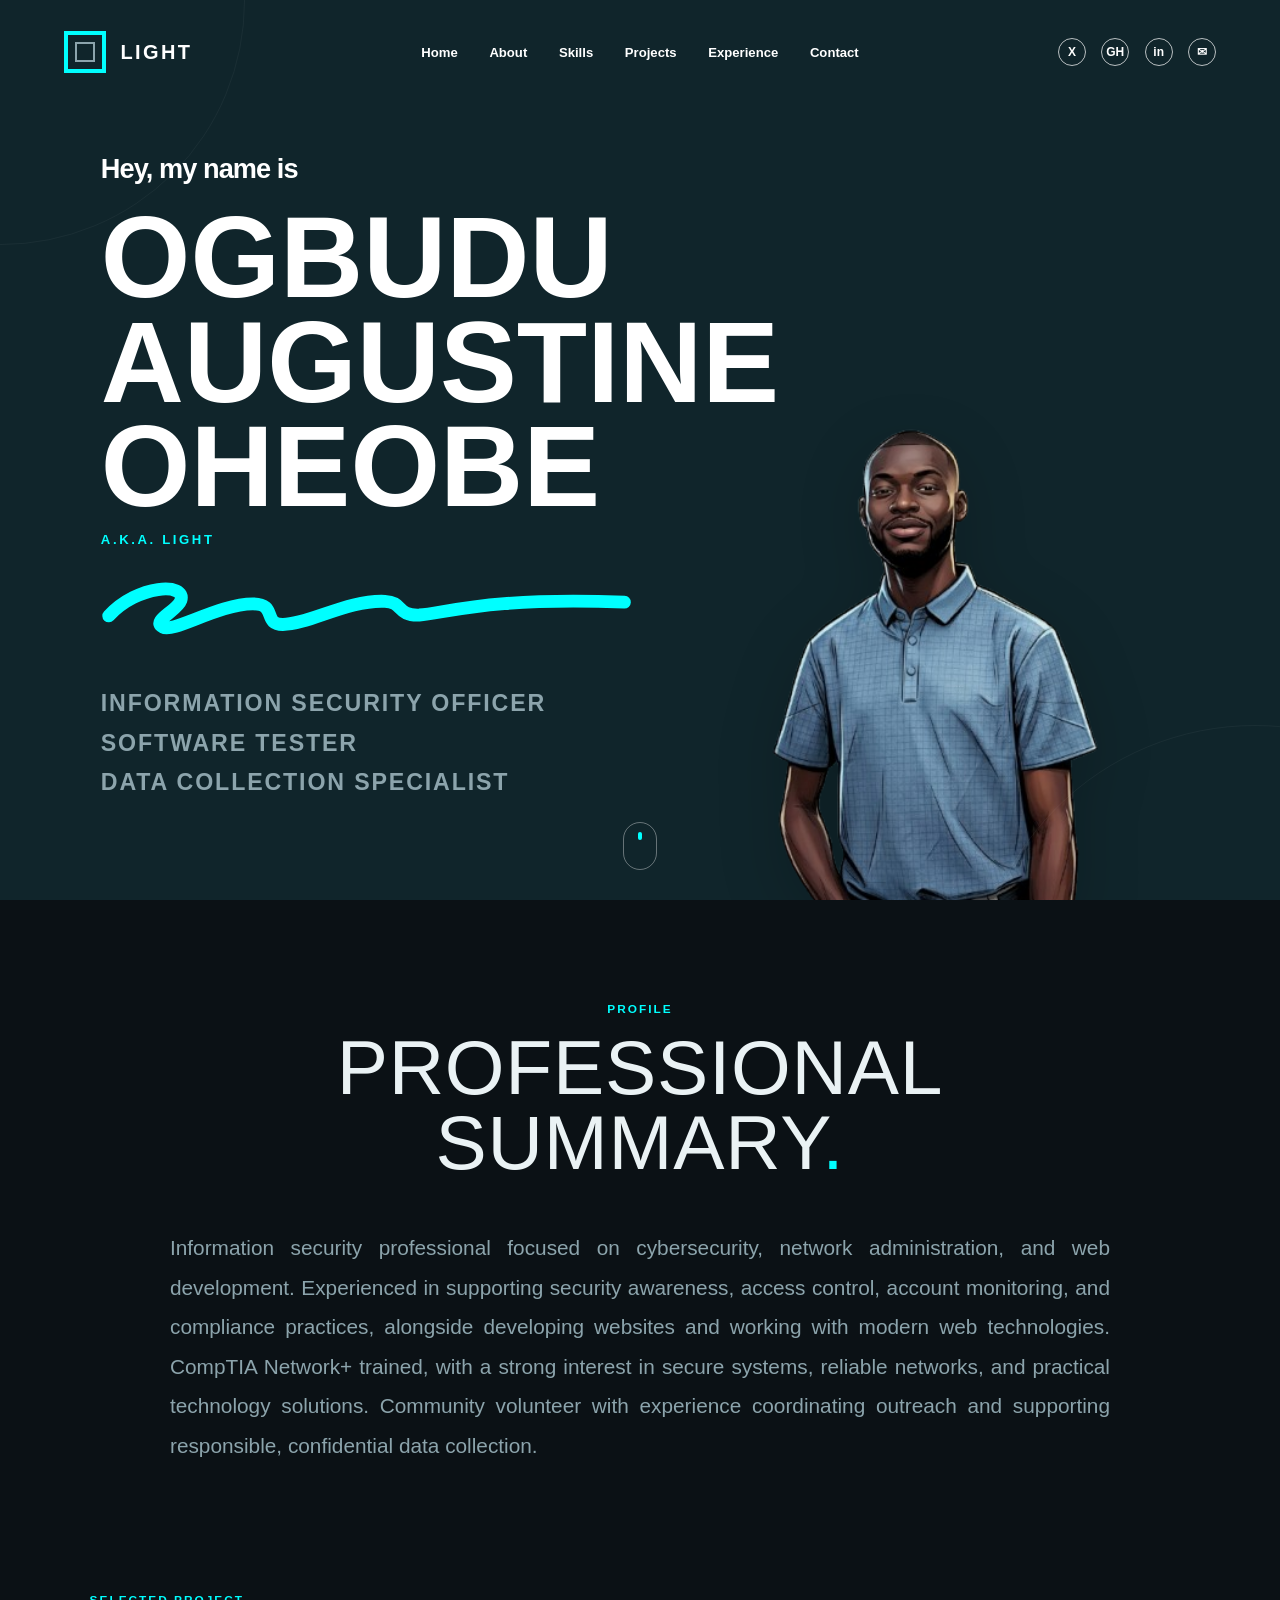
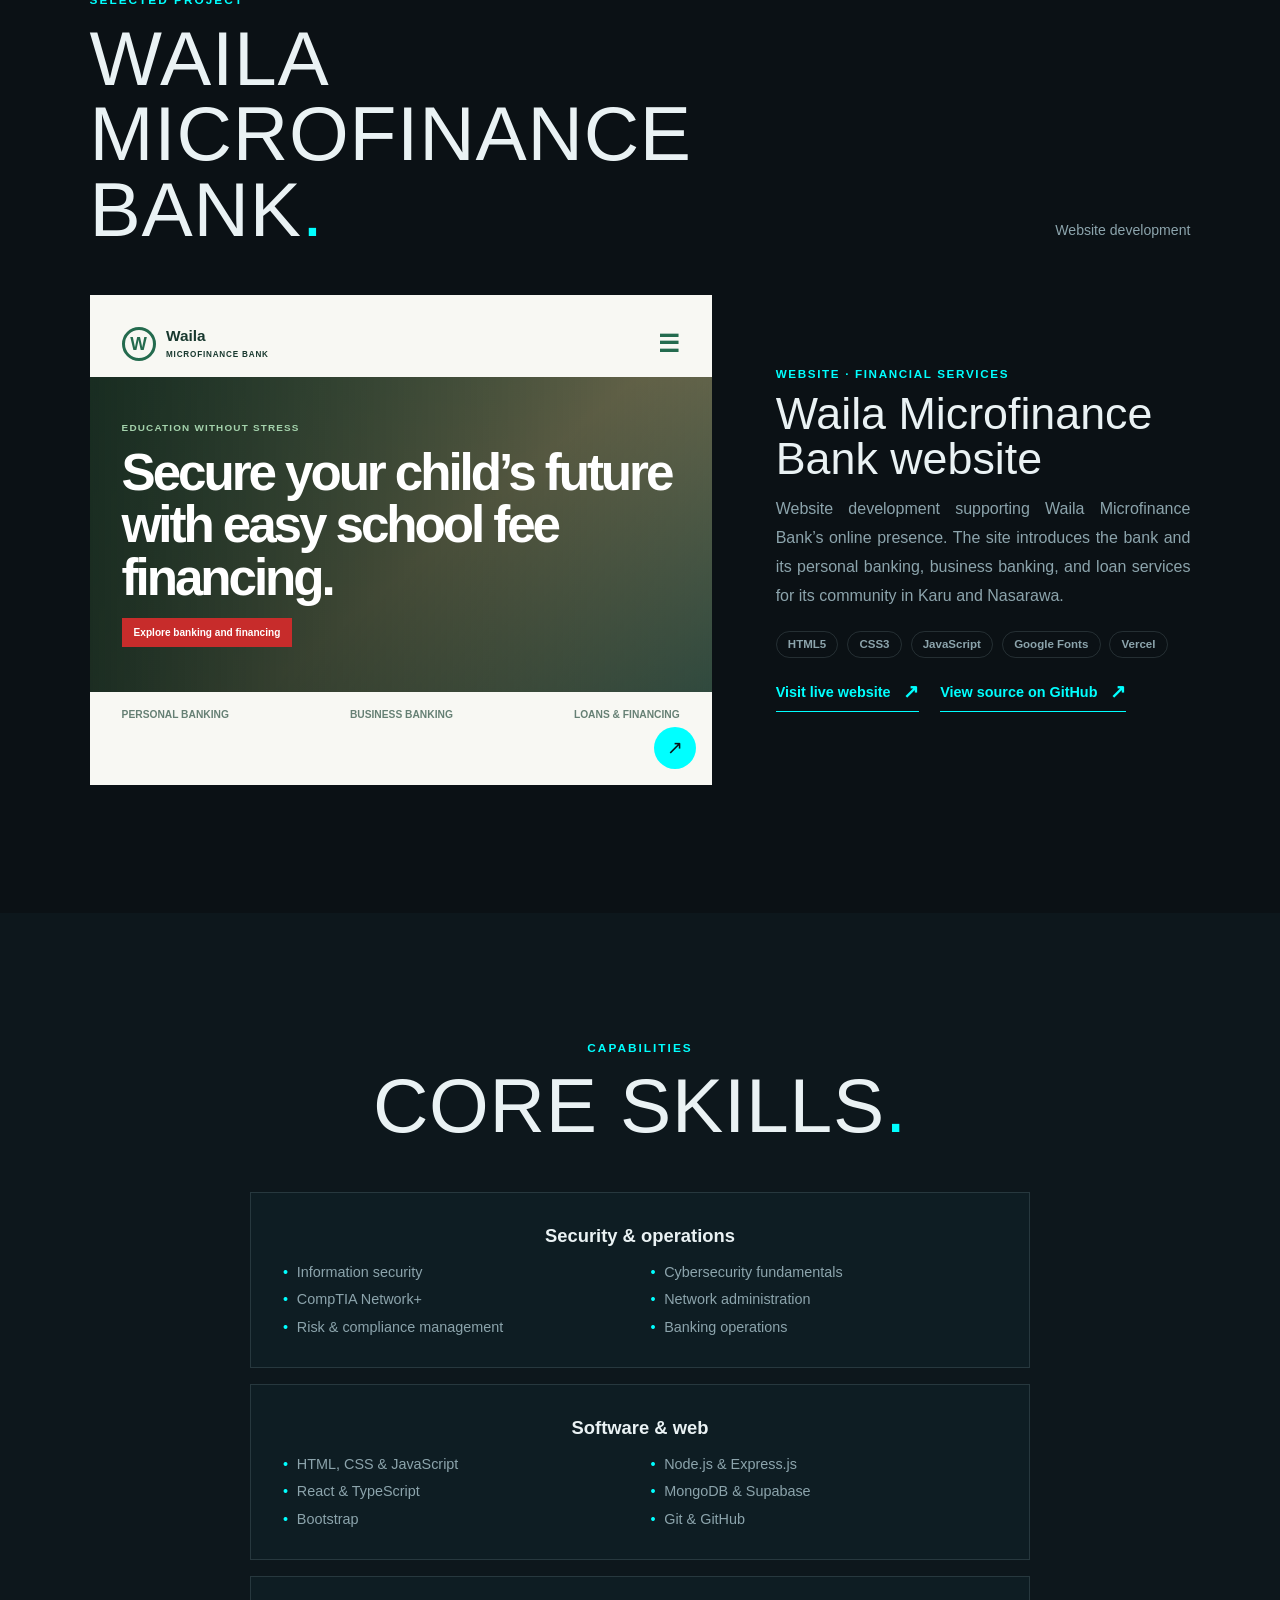
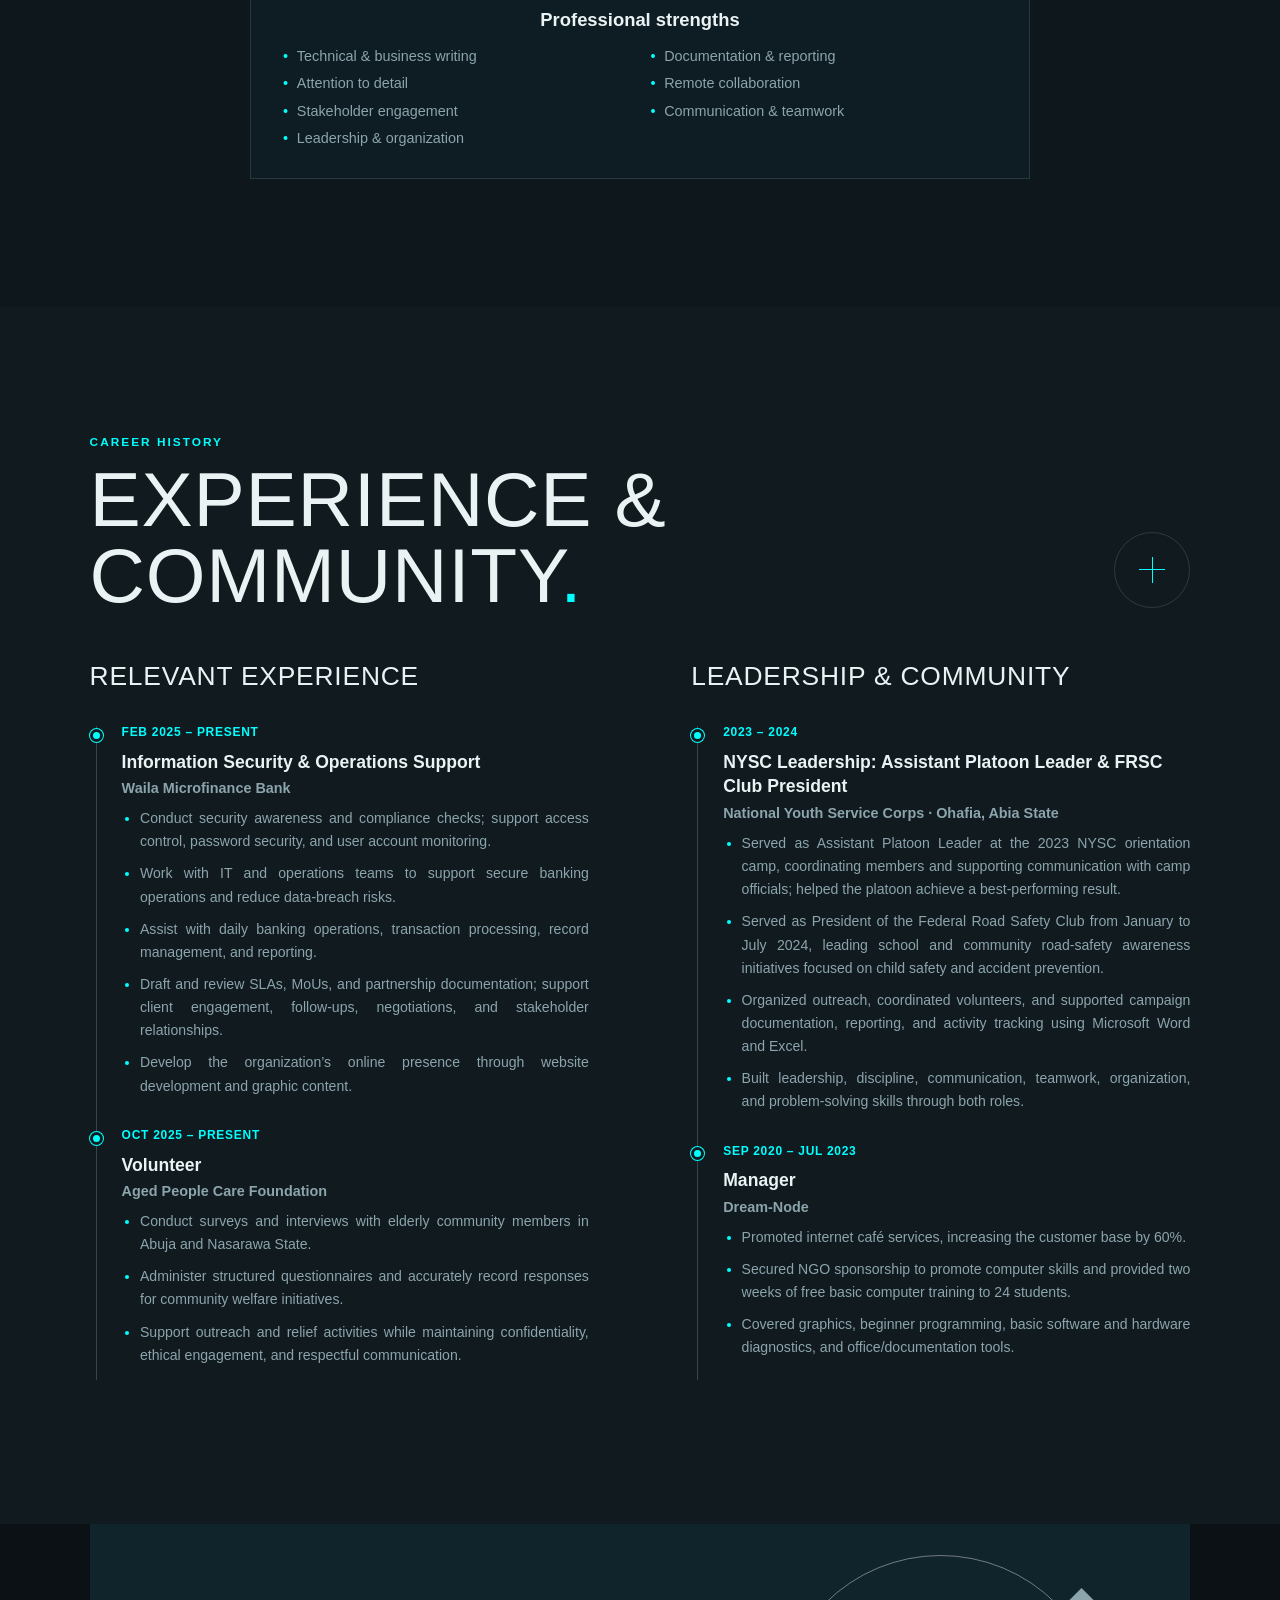
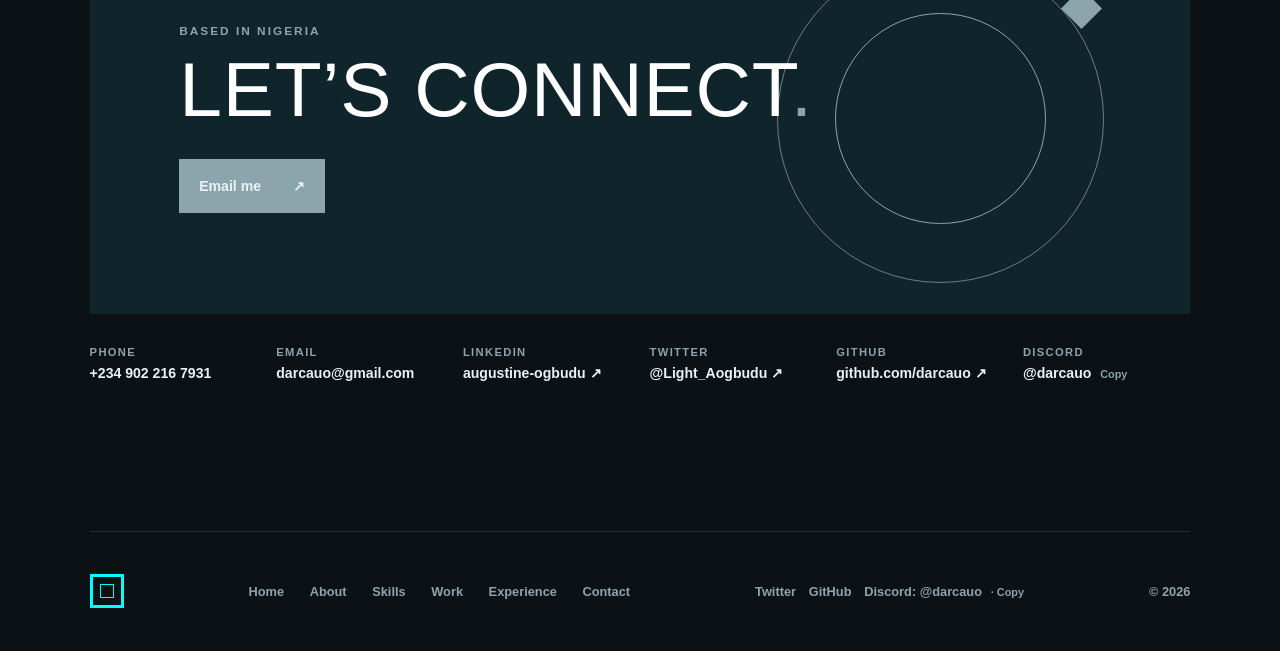
==== index.html @ 1cb81a18 "Initial project commit" ====
<!DOCTYPE html>
<html lang="en">
  <head>
    <meta charset="UTF-8" />
    <meta name="viewport" content="width=device-width, initial-scale=1.0" />
    <meta name="theme-color" content="#081318" />
    <meta name="description" content="Ogbudu Augustine Oheobe (Light) is an information security officer, software tester, and data collection specialist." />
    <title>Ogbudu Augustine Oheobe | Information Security</title>
    <link rel="icon" type="image/svg+xml" href="favicon.svg" />
    <link rel="stylesheet" href="styles.css" />
  </head>
  <body>
    <a class="skip-link" href="#main">Skip to content</a>
    <header class="site-header">
      <div class="header-left">
        <a class="brand" href="#home" aria-label="Portfolio home">
          <span class="brand-mark" aria-hidden="true"></span>
          <span class="brand-name">LIGHT</span>
        </a>
      </div>

      <nav class="site-menu" id="site-menu" aria-label="Main navigation">
        <a href="#home">Home</a>
        <a href="#about">About</a>
        <a href="#expertise">Skills</a>
        <a href="#work">Projects</a>
        <a href="#experience">Experience</a>
        <a href="#contact">Contact</a>
      </nav>
      <div class="header-socials" role="group" aria-label="Social profiles">
        <a href="https://twitter.com/Light_Aogbudu" target="_blank" rel="noopener noreferrer" aria-label="Twitter, Light_Aogbudu">X</a>
        <a href="https://github.com/darcauo" target="_blank" rel="noopener noreferrer" aria-label="GitHub, darcauo">GH</a>
        <a href="https://ng.linkedin.com/in/augustine-ogbudu" target="_blank" rel="noopener noreferrer" aria-label="LinkedIn">in</a>
        <a href="mailto:darcauo@gmail.com" aria-label="Email Augustine">✉</a>
      </div>
    </header>

    <main id="main">
      <section class="hero" id="home" aria-labelledby="hero-title">
        <div class="hero-content">
          <p class="hero-intro">Hey, my name is</p>
          <h1 class="hero-name" id="hero-title">
            <span>OGBUDU</span>
            <span>AUGUSTINE</span>
            <span>OHEOBE</span>
          </h1>
          <p class="hero-alias">A.K.A. LIGHT</p>
          <svg class="hero-scribble" viewBox="0 0 620 76" aria-hidden="true">
            <path d="M9 43c34-37 91-39 84-18-4 12-35 24-21 31 13 7 65-27 105-27 29 0 11 24 35 24 30 0 76-29 119-27 22 1 13 17 40 16 31-2 77-21 239-15" />
          </svg>
          <p class="hero-role">Information Security Officer<br />Software Tester<br />Data Collection Specialist</p>
        </div>
        <img class="hero-portrait" src="images/portfolio%20image.png" alt="Portrait illustration" />
        <a class="scroll-cue" href="#about" aria-label="Scroll to professional summary">
          <span></span>
        </a>
      </section>

      <section class="about-section section-wrap" id="about" aria-labelledby="about-title">
        <div class="section-heading">
          <div>
            <p class="section-kicker">Profile</p>
            <h2 id="about-title">Professional summary<span class="accent-dot">.</span></h2>
          </div>
        </div>
        <p class="professional-summary">
          Information security professional focused on cybersecurity, network administration, and web development. Experienced in supporting security awareness, access control, account monitoring, and compliance practices, alongside developing websites and working with modern web technologies. CompTIA Network+ trained, with a strong interest in secure systems, reliable networks, and practical technology solutions. Community volunteer with experience coordinating outreach and supporting responsible, confidential data collection.
        </p>
      </section>

      <section class="work-section section-wrap" id="work" aria-labelledby="work-title">
        <div class="section-heading">
          <div>
            <p class="section-kicker">Selected project</p>
            <h2 id="work-title">Waila Microfinance Bank<span class="accent-dot">.</span></h2>
          </div>
          <p class="section-aside">Website development</p>
        </div>
        <article class="featured-project">
          <a
            class="featured-project-visual"
            href="https://wailamfb.vercel.app/"
            target="_blank"
            rel="noopener noreferrer"
            aria-label="Visit the Waila Microfinance Bank website"
          >
            <div class="waila-preview">
              <div class="waila-preview-top"><span class="waila-preview-mark">W</span><span>Waila<br /><small>MICROFINANCE BANK</small></span><span class="waila-preview-menu">☰</span></div>
              <div class="waila-preview-hero">
                <span>EDUCATION WITHOUT STRESS</span>
                <strong>Secure your child’s future with easy school fee financing.</strong>
                <i>Explore banking and financing</i>
              </div>
              <div class="waila-preview-bottom"><span>PERSONAL BANKING</span><span>BUSINESS BANKING</span><span>LOANS &amp; FINANCING</span></div>
            </div>
            <span class="featured-project-open" aria-hidden="true">↗</span>
          </a>
          <div class="featured-project-copy">
            <div>
              <p class="project-label">Website · Financial services</p>
              <h3>Waila Microfinance Bank website</h3>
              <p>Website development supporting Waila Microfinance Bank’s online presence. The site introduces the bank and its personal banking, business banking, and loan services for its community in Karu and Nasarawa.</p>
              <ul class="tech-stack" aria-label="Project technology stack">
                <li>HTML5</li>
                <li>CSS3</li>
                <li>JavaScript</li>
                <li>Google Fonts</li>
                <li>Vercel</li>
              </ul>
            </div>
            <div class="project-actions">
              <a class="text-link" href="https://wailamfb.vercel.app/" target="_blank" rel="noopener noreferrer">Visit live website <span aria-hidden="true">↗</span></a>
              <a class="text-link" href="https://github.com/Darcauo/wailamfb" target="_blank" rel="noopener noreferrer">View source on GitHub <span aria-hidden="true">↗</span></a>
            </div>
          </div>
        </article>
      </section>

      <section class="skills-section experience-section" id="expertise" aria-labelledby="skills-title">
        <div class="section-wrap">
          <div class="section-heading">
            <div>
              <p class="section-kicker">Capabilities</p>
              <h2 id="skills-title">Core skills<span class="accent-dot">.</span></h2>
            </div>
          </div>
          <div class="skills-grid">
            <article class="skill-card">
              <h3>Security &amp; operations</h3>
              <ul><li>Information security</li><li>Cybersecurity fundamentals</li><li>CompTIA Network+</li><li>Network administration</li><li>Risk &amp; compliance management</li><li>Banking operations</li></ul>
            </article>
            <article class="skill-card">
              <h3>Software &amp; web</h3>
              <ul><li>HTML, CSS &amp; JavaScript</li><li>Node.js &amp; Express.js</li><li>React &amp; TypeScript</li><li>MongoDB &amp; Supabase</li><li>Bootstrap</li><li>Git &amp; GitHub</li></ul>
            </article>
            <article class="skill-card">
              <h3>Professional strengths</h3>
              <ul><li>Technical &amp; business writing</li><li>Documentation &amp; reporting</li><li>Attention to detail</li><li>Remote collaboration</li><li>Stakeholder engagement</li><li>Communication &amp; teamwork</li><li>Leadership &amp; organization</li></ul>
            </article>
          </div>
        </div>
      </section>

      <section class="experience-section" id="experience" aria-labelledby="experience-title">
        <div class="section-wrap">
          <div class="section-heading">
            <div>
              <p class="section-kicker">Career history</p>
              <h2 id="experience-title">Experience &amp; community<span class="accent-dot">.</span></h2>
            </div>
            <span class="heading-mark" aria-hidden="true"></span>
          </div>
          <div class="timeline-grid">
            <div class="timeline-column">
              <h3 class="column-title">Relevant experience</h3>
              <article class="timeline-entry">
                <span class="timeline-point" aria-hidden="true"></span>
                <p class="timeline-date">Feb 2025 – Present</p>
                <div class="timeline-copy">
                  <h4>Information Security &amp; Operations Support</h4>
                  <p class="timeline-organization">Waila Microfinance Bank</p>
                  <ul>
                    <li>Conduct security awareness and compliance checks; support access control, password security, and user account monitoring.</li>
                    <li>Work with IT and operations teams to support secure banking operations and reduce data-breach risks.</li>
                    <li>Assist with daily banking operations, transaction processing, record management, and reporting.</li>
                    <li>Draft and review SLAs, MoUs, and partnership documentation; support client engagement, follow-ups, negotiations, and stakeholder relationships.</li>
                    <li>Develop the organization’s online presence through website development and graphic content.</li>
                  </ul>
                </div>
              </article>
              <article class="timeline-entry">
                <span class="timeline-point" aria-hidden="true"></span>
                <p class="timeline-date">Oct 2025 – Present</p>
                <div class="timeline-copy">
                  <h4>Volunteer</h4>
                  <p class="timeline-organization">Aged People Care Foundation</p>
                  <ul>
                    <li>Conduct surveys and interviews with elderly community members in Abuja and Nasarawa State.</li>
                    <li>Administer structured questionnaires and accurately record responses for community welfare initiatives.</li>
                    <li>Support outreach and relief activities while maintaining confidentiality, ethical engagement, and respectful communication.</li>
                  </ul>
                </div>
              </article>
            </div>
            <div class="timeline-column">
              <h3 class="column-title">Leadership &amp; community</h3>
              <article class="timeline-entry">
                <span class="timeline-point" aria-hidden="true"></span>
                <p class="timeline-date">2023 – 2024</p>
                <div class="timeline-copy">
                  <h4>NYSC Leadership: Assistant Platoon Leader &amp; FRSC Club President</h4>
                  <p class="timeline-organization">National Youth Service Corps · Ohafia, Abia State</p>
                  <ul>
                    <li>Served as Assistant Platoon Leader at the 2023 NYSC orientation camp, coordinating members and supporting communication with camp officials; helped the platoon achieve a best-performing result.</li>
                    <li>Served as President of the Federal Road Safety Club from January to July 2024, leading school and community road-safety awareness initiatives focused on child safety and accident prevention.</li>
                    <li>Organized outreach, coordinated volunteers, and supported campaign documentation, reporting, and activity tracking using Microsoft Word and Excel.</li>
                    <li>Built leadership, discipline, communication, teamwork, organization, and problem-solving skills through both roles.</li>
                  </ul>
                </div>
              </article>
              <article class="timeline-entry">
                <span class="timeline-point" aria-hidden="true"></span>
                <p class="timeline-date">Sep 2020 – Jul 2023</p>
                <div class="timeline-copy">
                  <h4>Manager</h4>
                  <p class="timeline-organization">Dream-Node</p>
                  <ul>
                    <li>Promoted internet café services, increasing the customer base by 60%.</li>
                    <li>Secured NGO sponsorship to promote computer skills and provided two weeks of free basic computer training to 24 students.</li>
                    <li>Covered graphics, beginner programming, basic software and hardware diagnostics, and office/documentation tools.</li>
                  </ul>
                </div>
              </article>
            </div>
          </div>
        </div>
      </section>

      <section class="contact-section section-wrap" id="contact" aria-labelledby="contact-title">
        <div class="contact-card">
          <div class="contact-copy">
            <p class="section-kicker">Based in Nigeria</p>
            <h2 id="contact-title">Let’s connect<span class="accent-dot">.</span></h2>
            <a class="contact-button" href="mailto:darcauo@gmail.com">Email me <span aria-hidden="true">↗</span></a>
          </div>
          <div class="contact-art" aria-hidden="true">
            <span class="contact-orbit contact-orbit--one"></span>
            <span class="contact-orbit contact-orbit--two"></span>
            <span class="contact-spark"></span>
          </div>
        </div>
        <div class="contact-details">
          <a href="tel:+2349022167931"><span>Phone</span>+234 902 216 7931</a>
          <a href="mailto:darcauo@gmail.com"><span>Email</span>darcauo@gmail.com</a>
          <a href="https://ng.linkedin.com/in/augustine-ogbudu" target="_blank" rel="noopener noreferrer"><span>LinkedIn</span>augustine-ogbudu ↗</a>
          <a href="https://twitter.com/Light_Aogbudu" target="_blank" rel="noopener noreferrer"><span>Twitter</span>@Light_Aogbudu ↗</a>
          <a href="https://github.com/darcauo" target="_blank" rel="noopener noreferrer"><span>GitHub</span>github.com/darcauo ↗</a>
          <div class="contact-detail">
            <span>Discord</span>
            <button class="discord-copy" type="button" data-discord-copy>
              <span class="discord-handle">@darcauo</span>
              <span aria-hidden="true">Copy</span>
            </button>
            <span class="copy-status" data-copy-status aria-live="polite"></span>
          </div>
        </div>
      </section>
    </main>

    <footer class="site-footer" id="footer">
      <a class="brand brand--footer" href="#home" aria-label="Back to top">
        <span class="brand-mark" aria-hidden="true"></span>
        <span class="brand-name" aria-hidden="true"></span>
      </a>
      <nav class="footer-nav" aria-label="Footer navigation">
        <a href="#home">Home</a>
        <a href="#about">About</a>
        <a href="#expertise">Skills</a>
        <a href="#work">Work</a>
        <a href="#experience">Experience</a>
        <a href="#contact">Contact</a>
      </nav>
      <div class="footer-socials">
        <a href="https://twitter.com/Light_Aogbudu" target="_blank" rel="noopener noreferrer">Twitter</a>
        <a href="https://github.com/darcauo" target="_blank" rel="noopener noreferrer">GitHub</a>
        <button class="discord-copy discord-copy--footer" type="button" data-discord-copy>
          Discord: @darcauo <span aria-hidden="true">· Copy</span>
        </button>
      </div>
      <p class="copyright">© <span id="year"></span></p>
    </footer>
    <script src="script.js"></script>
  </body>
</html>
---- styles.css ----
:root {
  color-scheme: dark;
  --teal: #00FFFF;
  --teal-deep: #10252b;
  --teal-dark: #081318;
  --yellow: #8ca4ac;
  --paper: #0b1115;
  --ink: #eaf2f4;
  --muted: #8ca4ac;
  --line: rgba(140, 164, 172, 0.2);
  --page-width: 1280px;
}

* {
  box-sizing: border-box;
}

html {
  scroll-behavior: smooth;
  scroll-padding-top: 6rem;
}

body {
  margin: 0;
  background: var(--paper);
  color: var(--ink);
  font-family: "Arial", "Helvetica Neue", sans-serif;
  -webkit-font-smoothing: antialiased;
}

button,
a {
  font: inherit;
}

a {
  color: inherit;
  text-decoration: none;
}

button {
  color: inherit;
}

.skip-link {
  position: fixed;
  z-index: 100;
  top: 1rem;
  left: 1rem;
  padding: 0.8rem 1rem;
  transform: translateY(-160%);
  background: var(--yellow);
  color: var(--ink);
  font-weight: 700;
}

.skip-link:focus {
  transform: translateY(0);
}

.site-header {
  position: absolute;
  z-index: 10;
  top: 0;
  left: 0;
  display: grid;
  grid-template-columns: 1fr auto 1fr;
  width: 100%;
  height: 104px;
  align-items: center;
  padding: 0 clamp(1.5rem, 5vw, 4.5rem);
  color: #fff;
}

.header-left {
  display: flex;
  align-items: center;
  gap: clamp(0.8rem, 2vw, 1.7rem);
  grid-column: 1;
}

.brand {
  display: inline-flex;
  min-width: 0;
  align-items: center;
  gap: 0.9rem;
}

.brand-mark {
  position: relative;
  display: block;
  width: 42px;
  height: 42px;
  flex: 0 0 auto;
  border: 4px solid var(--teal);
}

.brand-mark::after {
  position: absolute;
  inset: 7px;
  border: 2px solid var(--yellow);
  content: "";
}

.brand-name {
  display: block;
  color: #fff;
  font-size: 1.25rem;
  font-weight: 800;
  letter-spacing: 0.12em;
}

.header-socials {
  display: flex;
  align-items: center;
  justify-self: end;
  gap: clamp(0.5rem, 1.2vw, 1rem);
  grid-column: 3;
}

.header-socials a {
  display: grid;
  min-width: 28px;
  min-height: 28px;
  place-items: center;
  border: 1px solid rgba(255, 255, 255, 0.7);
  border-radius: 50%;
  color: #fff;
  font-size: 0.75rem;
  font-weight: 800;
  transition: background 160ms ease, color 160ms ease;
}

.header-socials a:hover {
  background: var(--teal);
  color: var(--teal-dark);
}

.site-menu {
  display: flex;
  align-items: center;
  justify-content: center;
  gap: clamp(0.2rem, 1.1vw, 1.1rem);
  grid-column: 2;
  white-space: nowrap;
}

.site-menu a {
  padding: 0.65rem 0.55rem;
  font-size: 0.82rem;
  font-weight: 700;
  transition: color 160ms ease;
}

.site-menu a:hover,
.site-menu a:focus-visible {
  color: var(--yellow);
}

.hero {
  position: relative;
  display: grid;
  min-height: min(900px, 100svh);
  min-height: max(700px, 100svh);
  place-items: center;
  overflow: hidden;
  padding: 116px 1.5rem 92px;
  background: var(--teal-deep);
  color: #fff;
  text-align: center;
}

.hero::before,
.hero::after {
  position: absolute;
  width: 38vw;
  height: 38vw;
  max-width: 560px;
  max-height: 560px;
  border: 1px solid rgba(255, 255, 255, 0.045);
  border-radius: 50%;
  content: "";
  pointer-events: none;
}

.hero::before {
  top: -27%;
  left: -19%;
}

.hero::after {
  right: -20%;
  bottom: -43%;
  width: 55vw;
  height: 55vw;
}

.hero-content {
  position: relative;
  z-index: 1;
  width: min(58%, 700px);
  margin-right: auto;
  margin-left: clamp(0rem, 6vw, 5rem);
  margin-top: 32px;
  text-align: left;
}

.hero-portrait {
  position: absolute;
  right: clamp(1.5rem, 8vw, 8rem);
  bottom: 0;
  z-index: 0;
  display: block;
  width: auto;
  height: min(78%, 760px);
  max-width: 42%;
  object-fit: contain;
  object-position: bottom;
  filter: drop-shadow(0 20px 30px rgba(0, 0, 0, 0.18));
}

.hero-intro {
  margin: 0 0 1.35rem;
  font-size: clamp(1.15rem, 2.2vw, 1.7rem);
  font-weight: 700;
  letter-spacing: -0.035em;
}

.hero-name {
  display: grid;
  gap: 0.03em;
  margin: 0;
  color: #fff;
  font-family: "ERODED PERSONAL USE", Impact, "Arial Narrow", sans-serif;
  font-size: clamp(4.5rem, 9vw, 7.5rem);
  font-stretch: condensed;
  font-weight: 800;
  letter-spacing: 0;
  line-height: 0.88;
  text-transform: uppercase;
}

.hero-name span {
  display: block;
  min-height: 0.84em;
}

.hero-alias {
  margin: 0.9rem 0 0;
  color: var(--teal);
  font-size: 0.82rem;
  font-weight: 800;
  letter-spacing: 0.2em;
}

.hero-scribble {
  display: block;
  width: min(76%, 620px);
  height: auto;
  margin: 2rem 0 2.5rem;
  overflow: visible;
}

.hero-scribble path {
  fill: none;
  stroke: var(--teal);
  stroke-linecap: round;
  stroke-linejoin: round;
  stroke-width: 15px;
}

.hero-role {
  display: inline-block;
  margin: 0;
  color: var(--muted);
  font-size: clamp(1rem, 2vw, 1.45rem);
  font-weight: 800;
  letter-spacing: 0.08em;
  line-height: 1.7;
  text-transform: uppercase;
}

.scroll-cue {
  position: absolute;
  bottom: 30px;
  left: 50%;
  display: grid;
  width: 34px;
  height: 48px;
  place-items: start center;
  padding-top: 9px;
  border: 1px solid rgba(255, 255, 255, 0.36);
  border-radius: 999px;
  transform: translateX(-50%);
}

.scroll-cue span {
  width: 4px;
  height: 8px;
  border-radius: 5px;
  background: var(--teal);
  animation: scroll-pulse 1.4s ease-in-out infinite;
}

@keyframes scroll-pulse {
  0%, 100% { transform: translateY(0); opacity: 1; }
  70% { transform: translateY(12px); opacity: 0.25; }
}

.section-wrap {
  width: min(var(--page-width), calc(100% - 2 * clamp(1.5rem, 7vw, 7rem)));
  margin-inline: auto;
}

.work-section {
  padding-block: clamp(5.5rem, 10vw, 9rem);
}

.about-section {
  padding-block: clamp(4.5rem, 8vw, 7rem) 0;
}

.about-section .section-heading {
  justify-content: center;
  text-align: center;
}

.professional-summary {
  max-width: 940px;
  margin: 0 auto;
  color: var(--muted);
  font-size: clamp(1.05rem, 1.8vw, 1.3rem);
  line-height: 1.9;
  text-align: justify;
  text-justify: inter-word;
}

.section-heading {
  display: flex;
  align-items: end;
  justify-content: space-between;
  gap: 2rem;
  margin-bottom: 3rem;
}

.section-kicker {
  margin: 0 0 0.85rem;
  color: var(--teal);
  font-size: 0.74rem;
  font-weight: 800;
  letter-spacing: 0.17em;
  text-transform: uppercase;
}

.section-heading h2 {
  max-width: 820px;
  margin: 0;
  font-family: "ERODED PERSONAL USE", Impact, "Arial Narrow", sans-serif;
  font-size: clamp(2.7rem, 6vw, 5rem);
  font-weight: 500;
  letter-spacing: 0.01em;
  line-height: 0.98;
  text-transform: uppercase;
}

.accent-dot {
  color: var(--teal);
}

.section-aside {
  max-width: 240px;
  margin: 0 0 0.35rem;
  color: var(--muted);
  font-size: 0.88rem;
  line-height: 1.6;
  text-align: right;
}

.featured-project {
  display: grid;
  grid-template-columns: 1.2fr 0.8fr;
  gap: clamp(1.5rem, 5vw, 4.5rem);
  align-items: center;
}

.featured-project-visual {
  position: relative;
  display: block;
  overflow: hidden;
  background: #e8e9e1;
}

.waila-preview {
  min-height: clamp(280px, 40vw, 490px);
  padding: clamp(1.1rem, 3vw, 2rem);
  background: #f8f8f3;
  color: #18382e;
  transition: transform 400ms ease;
}

.featured-project-visual:hover .waila-preview {
  transform: scale(1.025);
}

.waila-preview-top {
  display: flex;
  align-items: center;
  gap: 0.65rem;
  font-size: clamp(0.7rem, 1.2vw, 1rem);
  font-weight: 800;
  line-height: 1.05;
}

.waila-preview-top small {
  font-size: 0.53em;
  letter-spacing: 0.1em;
}

.waila-preview-mark {
  display: grid;
  width: 34px;
  height: 34px;
  place-items: center;
  border: 3px solid #246b4e;
  border-radius: 50%;
  color: #246b4e;
  font-size: 1.1rem;
}

.waila-preview-menu {
  margin-left: auto;
  color: #246b4e;
  font-size: 1.5rem;
}

.waila-preview-hero {
  display: grid;
  min-height: clamp(180px, 27vw, 315px);
  align-content: center;
  justify-items: start;
  gap: 0.9rem;
  margin: 1rem calc(clamp(1.1rem, 3vw, 2rem) * -1) 0;
  padding: 1.6rem clamp(1.1rem, 3vw, 2rem);
  background:
    linear-gradient(90deg, rgba(18, 37, 28, 0.94), rgba(18, 37, 28, 0.54)),
    linear-gradient(140deg, #83a277, #d2b684 55%, #537466);
  color: #fff;
}

.waila-preview-hero > span {
  color: #a4d2ac;
  font-size: 0.62rem;
  font-weight: 800;
  letter-spacing: 0.12em;
}

.waila-preview-hero strong {
  max-width: 550px;
  font-size: clamp(1.5rem, 4vw, 3.2rem);
  letter-spacing: -0.06em;
  line-height: 1.02;
}

.waila-preview-hero i {
  padding: 0.55rem 0.75rem;
  background: #c72c2b;
  color: white;
  font-size: 0.63rem;
  font-style: normal;
  font-weight: 800;
}

.waila-preview-bottom {
  display: flex;
  justify-content: space-between;
  gap: 0.5rem;
  padding-top: 1.1rem;
  color: #668074;
  font-size: clamp(0.45rem, 0.8vw, 0.64rem);
  font-weight: 800;
}

.featured-project-open {
  position: absolute;
  right: 1rem;
  bottom: 1rem;
  display: grid;
  width: 42px;
  height: 42px;
  place-items: center;
  border-radius: 50%;
  background: var(--teal);
  color: var(--teal-dark);
  font-size: 1.2rem;
  transition: transform 180ms ease;
}

.featured-project-visual:hover .featured-project-open {
  transform: translate(2px, -2px);
}

.featured-project-copy {
  display: grid;
  align-content: center;
  justify-items: start;
  gap: 1.4rem;
}

.project-label {
  margin: 0 0 0.7rem;
  color: var(--teal);
  font-size: 0.73rem;
  font-weight: 800;
  letter-spacing: 0.14em;
  text-transform: uppercase;
}

.featured-project-copy h3 {
  margin: 0 0 0.9rem;
  font-family: "ERODED PERSONAL USE", Impact, "Arial Narrow", sans-serif;
  font-size: clamp(2rem, 3.5vw, 3.1rem);
  font-weight: 500;
  line-height: 1;
}

.featured-project-copy > div > p:not(.project-label) {
  max-width: 510px;
  margin: 0;
  color: var(--muted);
  font-size: 1rem;
  line-height: 1.8;
  text-align: justify;
  text-justify: inter-word;
}

.tech-stack {
  display: flex;
  flex-wrap: wrap;
  gap: 0.55rem;
  margin: 1.25rem 0 0;
  padding: 0;
  list-style: none;
}

.tech-stack li {
  padding: 0.42rem 0.7rem;
  border: 1px solid var(--line);
  border-radius: 999px;
  color: var(--muted);
  font-size: 0.72rem;
  font-weight: 700;
}

.project-actions {
  display: flex;
  flex-wrap: wrap;
  gap: 1.3rem;
}

.blank-copy {
  display: grid;
  width: min(100%, 340px);
  gap: 0.8rem;
}

.blank-line {
  display: block;
  width: 90%;
  height: 8px;
  border-radius: 10px;
  background: rgba(140, 164, 172, 0.2);
}

.blank-line--title {
  width: 72%;
  height: 13px;
  background: rgba(140, 164, 172, 0.34);
}

.blank-line--short {
  width: 34%;
}

.blank-line--medium {
  width: 60%;
}

.project-arrow {
  display: grid;
  width: 43px;
  height: 43px;
  flex: 0 0 auto;
  place-items: center;
  border: 1px solid var(--line);
  border-radius: 50%;
  font-size: 1.25rem;
  transition: color 180ms ease, background 180ms ease, border-color 180ms ease;
}

.project-link:hover .project-arrow,
.project-link:focus-visible .project-arrow {
  border-color: var(--teal);
  background: var(--teal);
  color: white;
}

.experience-section {
  padding-block: clamp(5.5rem, 10vw, 8rem);
  background: #101a1f;
}

.heading-mark {
  width: 76px;
  height: 76px;
  flex: 0 0 auto;
  margin-bottom: 0.3rem;
  border: 1px solid rgba(140, 164, 172, 0.24);
  border-radius: 50%;
}

.heading-mark::before,
.heading-mark::after {
  display: block;
  width: 26px;
  height: 1px;
  margin: 36px auto 0;
  background: var(--teal);
  content: "";
}

.heading-mark::after {
  width: 1px;
  height: 26px;
  margin-top: -13px;
}

.timeline-grid {
  display: grid;
  grid-template-columns: repeat(2, minmax(0, 1fr));
  gap: clamp(2rem, 8vw, 8rem);
}

.column-title {
  margin: 0 0 2rem;
  font-family: "ERODED PERSONAL USE", Impact, "Arial Narrow", sans-serif;
  font-size: 1.65rem;
  font-weight: 500;
  letter-spacing: 0.03em;
  text-transform: uppercase;
}

.timeline-column {
  position: relative;
}

.timeline-column::before {
  position: absolute;
  top: 4.1rem;
  bottom: 1rem;
  left: 6px;
  width: 1px;
  background: rgba(140, 164, 172, 0.32);
  content: "";
}

.timeline-entry {
  position: relative;
  display: grid;
  grid-template-columns: 1fr;
  gap: 0.65rem;
  padding: 0.1rem 0 2rem 2rem;
}

.timeline-date {
  margin: 0;
  color: var(--teal);
  font-size: 0.75rem;
  font-weight: 800;
  letter-spacing: 0.06em;
  text-transform: uppercase;
}

.timeline-copy {
  min-width: 0;
}

.timeline-copy h4 {
  margin: 0;
  color: var(--ink);
  font-size: 1.1rem;
  line-height: 1.4;
}

.timeline-organization {
  margin: 0.35rem 0 0.7rem;
  color: var(--muted);
  font-size: 0.9rem;
  font-weight: 700;
}

.timeline-copy ul {
  display: grid;
  gap: 0.55rem;
  margin: 0;
  padding-left: 1.15rem;
  color: var(--muted);
  font-size: 0.88rem;
  line-height: 1.65;
  text-align: justify;
  text-justify: inter-word;
}

.timeline-copy li::marker {
  color: var(--teal);
}

.skills-section {
  background: #0d171c;
}

.skills-section .section-heading {
  justify-content: center;
  text-align: center;
}

.skills-grid {
  display: grid;
  grid-template-columns: minmax(0, 780px);
  justify-content: center;
  gap: 1rem;
}

.skill-card {
  padding: clamp(1.35rem, 3vw, 2rem);
  border: 1px solid var(--line);
  background: rgba(16, 37, 43, 0.48);
}

.skill-card h3 {
  margin: 0 0 1.1rem;
  color: var(--ink);
  font-size: 1.15rem;
  text-align: center;
}

.skill-card ul {
  display: grid;
  grid-template-columns: repeat(2, minmax(0, 1fr));
  gap: 0.7rem 1.3rem;
  margin: 0;
  padding: 0;
  color: var(--muted);
  font-size: 0.9rem;
  list-style: none;
}

.skill-card li::before {
  margin-right: 0.55rem;
  color: var(--teal);
  content: "•";
}

.timeline-entry {
  padding: 0.1rem 0 1.8rem 2rem;
}

.timeline-point {
  position: absolute;
  top: 5px;
  left: 0;
  width: 13px;
  height: 13px;
  border: 3px solid #101a1f;
  border-radius: 50%;
  background: var(--teal);
  box-shadow: 0 0 0 1px var(--teal);
}

.services-section {
  padding-block: clamp(5.5rem, 10vw, 8rem);
}

.text-link {
  display: inline-flex;
  align-items: center;
  gap: 0.8rem;
  padding-bottom: 0.5rem;
  border-bottom: 1px solid var(--teal);
  color: var(--teal);
  font-size: 0.9rem;
  font-weight: 800;
}

.text-link span {
  font-size: 1.2rem;
  transition: transform 180ms ease;
}

.text-link:hover span {
  transform: translate(3px, -3px);
}

.service-grid {
  display: grid;
  grid-template-columns: repeat(3, minmax(0, 1fr));
  border-top: 1px solid var(--line);
  border-bottom: 1px solid var(--line);
}

.service-card {
  position: relative;
  min-height: 290px;
  padding: 2rem clamp(1.25rem, 3vw, 3rem) 2.3rem;
}

.service-card + .service-card {
  border-left: 1px solid var(--line);
}

.service-number {
  color: var(--teal);
  font-size: 0.78rem;
  font-weight: 800;
  letter-spacing: 0.1em;
}

.service-icon {
  position: absolute;
  top: 1.7rem;
  right: clamp(1.25rem, 3vw, 3rem);
  display: block;
  width: 45px;
  height: 45px;
  border: 1px solid var(--teal);
}

.service-icon--circle {
  border-radius: 50%;
}

.service-icon--square::after,
.service-icon--diamond::after {
  position: absolute;
  inset: 10px;
  border: 1px solid var(--yellow);
  content: "";
}

.service-icon--diamond {
  transform: rotate(45deg) scale(0.78);
}

.service-card .blank-copy {
  margin-top: 7rem;
}

.contact-section {
  padding-block: 0 clamp(5.5rem, 10vw, 9rem);
  overflow-x: clip;
}

.contact-card {
  position: relative;
  display: flex;
  min-height: 390px;
  align-items: center;
  justify-content: space-between;
  overflow: hidden;
  padding: clamp(2.5rem, 7vw, 6rem);
  background: var(--teal-deep);
  color: #fff;
}

.contact-copy {
  position: relative;
  z-index: 1;
}

.contact-copy .section-kicker {
  color: var(--yellow);
}

.contact-copy h2 {
  margin: 0 0 2rem;
  font-family: "ERODED PERSONAL USE", Impact, "Arial Narrow", sans-serif;
  font-size: clamp(2.7rem, 6vw, 5rem);
  font-weight: 500;
  letter-spacing: 0.01em;
  line-height: 0.98;
  text-transform: uppercase;
}

.contact-copy .accent-dot {
  color: var(--yellow);
}

.contact-button {
  display: inline-flex;
  min-height: 54px;
  align-items: center;
  gap: 2rem;
  padding: 0.8rem 1.25rem;
  background: var(--yellow);
  color: var(--ink);
  font-size: 0.88rem;
  font-weight: 800;
  transition: gap 180ms ease, background 180ms ease;
}

.contact-button:hover,
.contact-button:focus-visible {
  gap: 2.7rem;
  background: #b2c3c8;
}

.contact-art {
  position: absolute;
  top: 50%;
  right: 5%;
  width: min(39%, 390px);
  aspect-ratio: 1;
  transform: translateY(-50%);
}

.contact-orbit {
  position: absolute;
  inset: 8%;
  border: 1px solid rgba(255, 255, 255, 0.4);
  border-radius: 50%;
}

.contact-orbit--two {
  inset: 23%;
  border-color: var(--yellow);
}

.contact-spark {
  position: absolute;
  top: 18%;
  right: 10%;
  width: 29px;
  height: 29px;
  background: var(--yellow);
  transform: rotate(45deg);
}

.contact-details {
  display: grid;
  grid-template-columns: repeat(6, minmax(0, 1fr));
  gap: 1.2rem;
  padding-top: 2rem;
}

.contact-details a,
.contact-detail {
  min-width: 0;
  margin: 0;
  color: var(--ink);
  font-size: 0.88rem;
  font-weight: 700;
  overflow-wrap: anywhere;
}

.contact-details a:hover {
  color: var(--teal);
}

.contact-details > a > span,
.contact-detail > span:first-child {
  display: block;
  margin-bottom: 0.45rem;
  color: var(--muted);
  font-size: 0.7rem;
  letter-spacing: 0.12em;
  text-transform: uppercase;
}

.discord-copy {
  display: inline-flex;
  align-items: baseline;
  gap: 0.55rem;
  padding: 0;
  border: 0;
  background: transparent;
  color: var(--ink);
  cursor: pointer;
  font-size: inherit;
  font-weight: inherit;
  text-align: left;
}

.discord-copy:hover,
.discord-copy:focus-visible {
  color: var(--teal);
}

.discord-handle {
  margin: 0;
  color: inherit;
  font-size: inherit;
  font-weight: inherit;
  letter-spacing: normal;
  text-transform: none;
}

.discord-copy > span:last-child {
  color: var(--muted);
  font-size: 0.68rem;
  font-weight: 600;
}

.copy-status {
  display: block;
  min-height: 1rem;
  margin-top: 0.35rem;
  color: var(--teal);
  font-size: 0.7rem;
}

.site-footer {
  display: flex;
  width: min(var(--page-width), calc(100% - 2 * clamp(1.5rem, 7vw, 7rem)));
  min-height: 120px;
  align-items: center;
  justify-content: space-between;
  gap: 2rem;
  margin-inline: auto;
  border-top: 1px solid var(--line);
}

.brand--footer {
  min-width: auto;
}

.brand--footer .brand-mark {
  width: 34px;
  height: 34px;
  border-width: 3px;
  border-color: var(--teal);
}

.brand--footer .brand-mark::after {
  border: 1px solid var(--teal);
}

.brand--footer .brand-name {
  display: none;
}

.footer-nav {
  display: flex;
  flex-wrap: wrap;
  gap: clamp(0.9rem, 2vw, 2rem);
}

.footer-nav a,
.footer-socials,
.copyright {
  color: var(--muted);
  font-size: 0.8rem;
  font-weight: 700;
}

.footer-socials {
  display: flex;
  flex-wrap: wrap;
  gap: 0.8rem;
}

.footer-socials a:hover {
  color: var(--teal);
}

.discord-copy--footer {
  color: var(--muted);
  font-size: 0.8rem;
}

.footer-nav a:hover,
.footer-nav a:focus-visible {
  color: var(--teal);
}

.copyright {
  margin: 0;
}

:focus-visible {
  outline: 3px solid var(--teal);
  outline-offset: 4px;
}

@media (max-width: 760px) {
  .site-header {
    display: grid;
    grid-template-columns: 1fr 1fr;
    grid-template-rows: 42px auto;
    height: 112px;
    align-content: start;
    justify-content: initial;
    gap: 0.6rem 0;
    padding: 0.8rem 1.25rem;
  }

  .header-left {
    min-width: 0;
    justify-content: flex-start;
    gap: 0.8rem;
    grid-column: 1;
    grid-row: 1;
  }

  .brand-mark {
    width: 36px;
    height: 36px;
    border-width: 3px;
  }

  .brand-mark::after {
    inset: 6px;
    border-width: 1px;
  }

  .brand-name {
    font-size: 1rem;
  }

  .header-socials {
    gap: 0.45rem;
    grid-column: 2;
    grid-row: 1;
  }

  .header-socials a {
    min-width: 24px;
    min-height: 24px;
    font-size: 0.68rem;
  }

  .site-menu {
    width: 100%;
    flex-wrap: wrap;
    gap: 0.05rem 0.15rem;
    padding: 0;
    grid-column: 1 / -1;
    grid-row: 2;
  }

  .site-menu a {
    padding: 0.45rem 0.5rem;
    font-size: 0.7rem;
  }

  .hero {
    min-height: max(690px, 100svh);
    padding-inline: 1rem;
  }

  .hero-content {
    width: min(100%, 650px);
    margin-right: auto;
    margin-left: auto;
    margin-top: 0;
    text-align: center;
  }

  .hero-portrait {
    right: 1%;
    height: 54%;
    max-width: 62%;
    opacity: 0.94;
  }

  .hero-scribble {
    margin-inline: auto;
  }

  .hero-role {
    margin-inline: auto;
  }

  .hero-name {
    font-size: clamp(3.5rem, 12.5vw, 6rem);
  }

  .hero-alias {
    margin-top: 0.65rem;
  }

  .hero-scribble {
    width: 88%;
    margin-block: 1.6rem 2rem;
  }

  .section-wrap {
    width: calc(100% - 2.5rem);
  }

  .section-heading {
    display: grid;
    align-items: start;
    margin-bottom: 2rem;
  }

  .about-section .section-heading,
  .skills-section .section-heading {
    justify-items: center;
    text-align: center;
  }

  .section-aside {
    max-width: 100%;
    margin: -1rem 0 0;
    text-align: left;
  }

  .section-heading h2 {
    font-size: clamp(2.5rem, 10vw, 4rem);
  }

  .featured-project {
    grid-template-columns: 1fr;
    gap: 1.5rem;
  }

  .waila-preview-bottom {
    flex-wrap: wrap;
  }

  .timeline-grid {
    grid-template-columns: 1fr;
    gap: 3rem;
  }

  .skill-card ul {
    grid-template-columns: 1fr;
  }

  .service-grid {
    grid-template-columns: 1fr;
  }

  .service-card {
    min-height: 235px;
  }

  .service-card + .service-card {
    border-top: 1px solid var(--line);
    border-left: 0;
  }

  .contact-section {
    width: 100%;
    padding-bottom: 0;
  }

  .contact-card {
    min-height: 420px;
    padding: 3rem 1.5rem;
  }

  .contact-details {
    grid-template-columns: repeat(2, minmax(0, 1fr));
    gap: 1.2rem 0.8rem;
    padding: 1.5rem 1.25rem 2rem;
  }

  .contact-art {
    top: auto;
    right: -9%;
    bottom: -24%;
    width: 63%;
    transform: none;
  }

  .site-footer {
    width: calc(100% - 2.5rem);
    min-height: 0;
    flex-wrap: wrap;
    padding-block: 1.6rem;
  }

  .footer-nav {
    order: 3;
    width: 100%;
    gap: 0.75rem 1.1rem;
  }

  .footer-socials {
    order: 4;
    width: 100%;
  }

  .footer-nav a {
    font-size: 0.73rem;
  }
}

@media (min-width: 761px) and (max-width: 1100px) {
  .site-header {
    display: grid;
    grid-template-columns: 1fr 1fr;
    grid-template-rows: 42px auto;
    height: 112px;
    align-content: start;
    gap: 0.55rem 0;
    padding: 0.8rem 1.5rem;
  }

  .header-left {
    justify-content: flex-start;
    gap: 1rem;
    grid-column: 1;
    grid-row: 1;
  }

  .header-socials {
    grid-column: 2;
    grid-row: 1;
  }

  .site-menu {
    width: 100%;
    flex-wrap: wrap;
    gap: 0.15rem 0.7rem;
    grid-column: 1 / -1;
    grid-row: 2;
  }
}

@media (max-width: 420px) {
  .site-header {
    padding-inline: 0.75rem;
  }

  .header-left {
    gap: 0.5rem;
    grid-column: 1;
  }

  .brand-mark {
    width: 32px;
    height: 32px;
  }

  .brand-name {
    font-size: 0.88rem;
  }

  .header-socials {
    gap: 0.3rem;
    grid-column: 2;
  }

  .header-socials a {
    min-width: 21px;
    min-height: 21px;
    font-size: 0.58rem;
  }

  .site-menu a {
    padding-inline: 0.38rem;
    font-size: 0.65rem;
  }

  .hero-name {
    font-size: 12.5vw;
  }

  .heading-mark {
    width: 46px;
    height: 46px;
  }

  .heading-mark::before {
    width: 20px;
    margin-top: 22px;
  }

  .heading-mark::after {
    height: 18px;
    margin-top: -9px;
  }
}

@media (prefers-reduced-motion: reduce) {
  html {
    scroll-behavior: auto;
  }

  *,
  *::before,
  *::after {
    animation-duration: 0.01ms !important;
    animation-iteration-count: 1 !important;
    transition-duration: 0.01ms !important;
  }
}
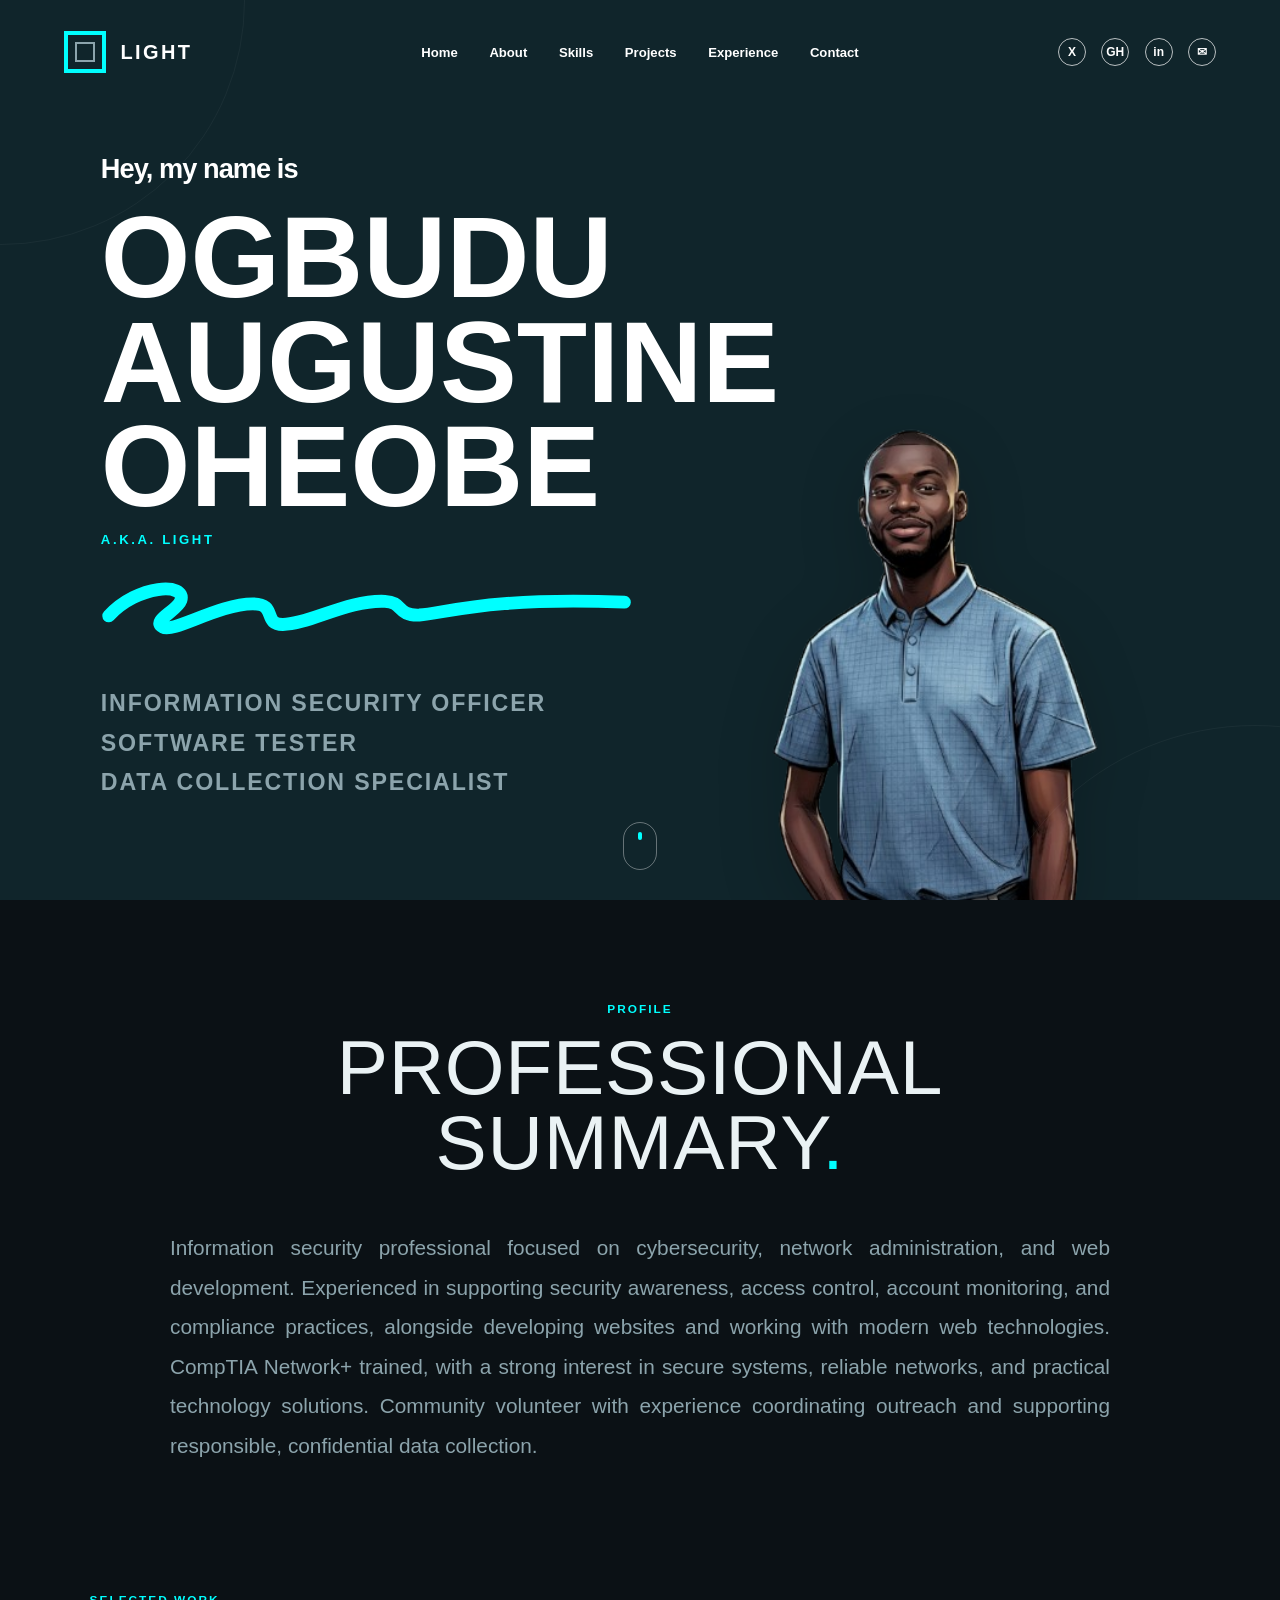
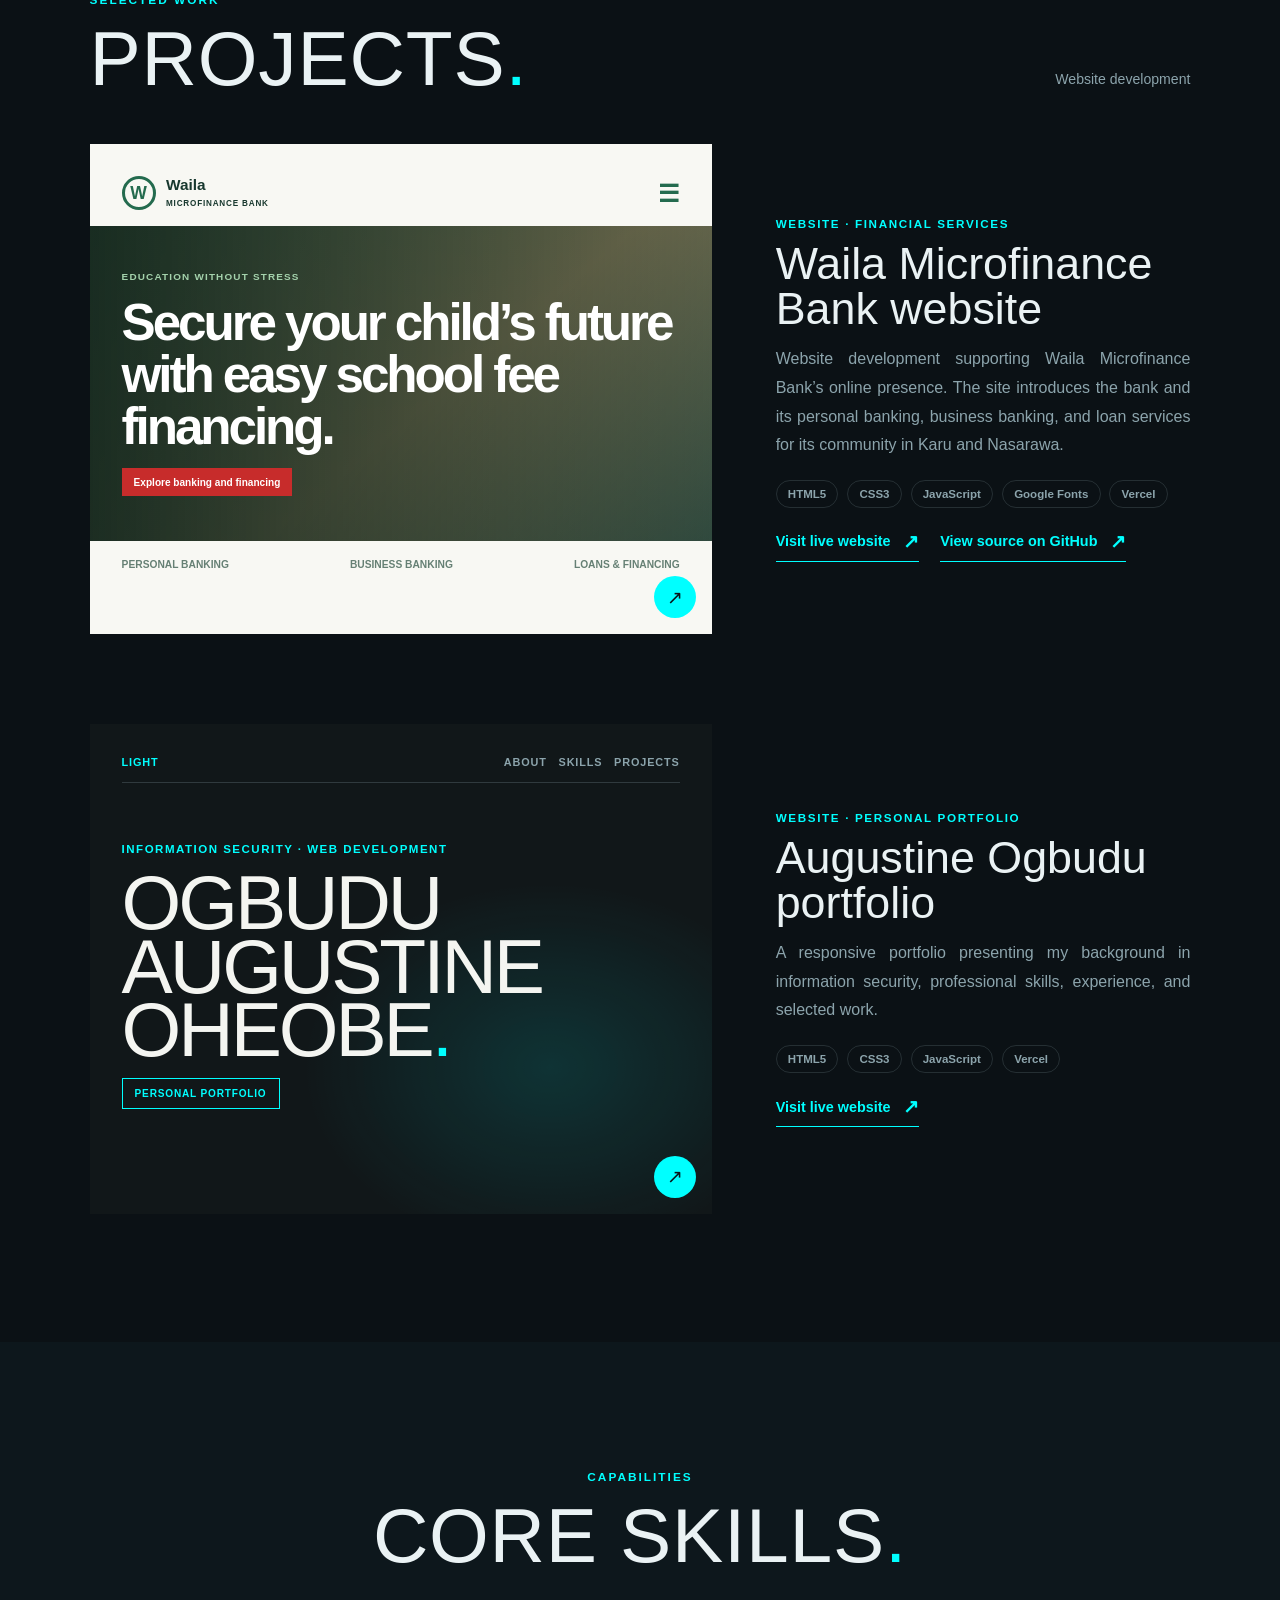
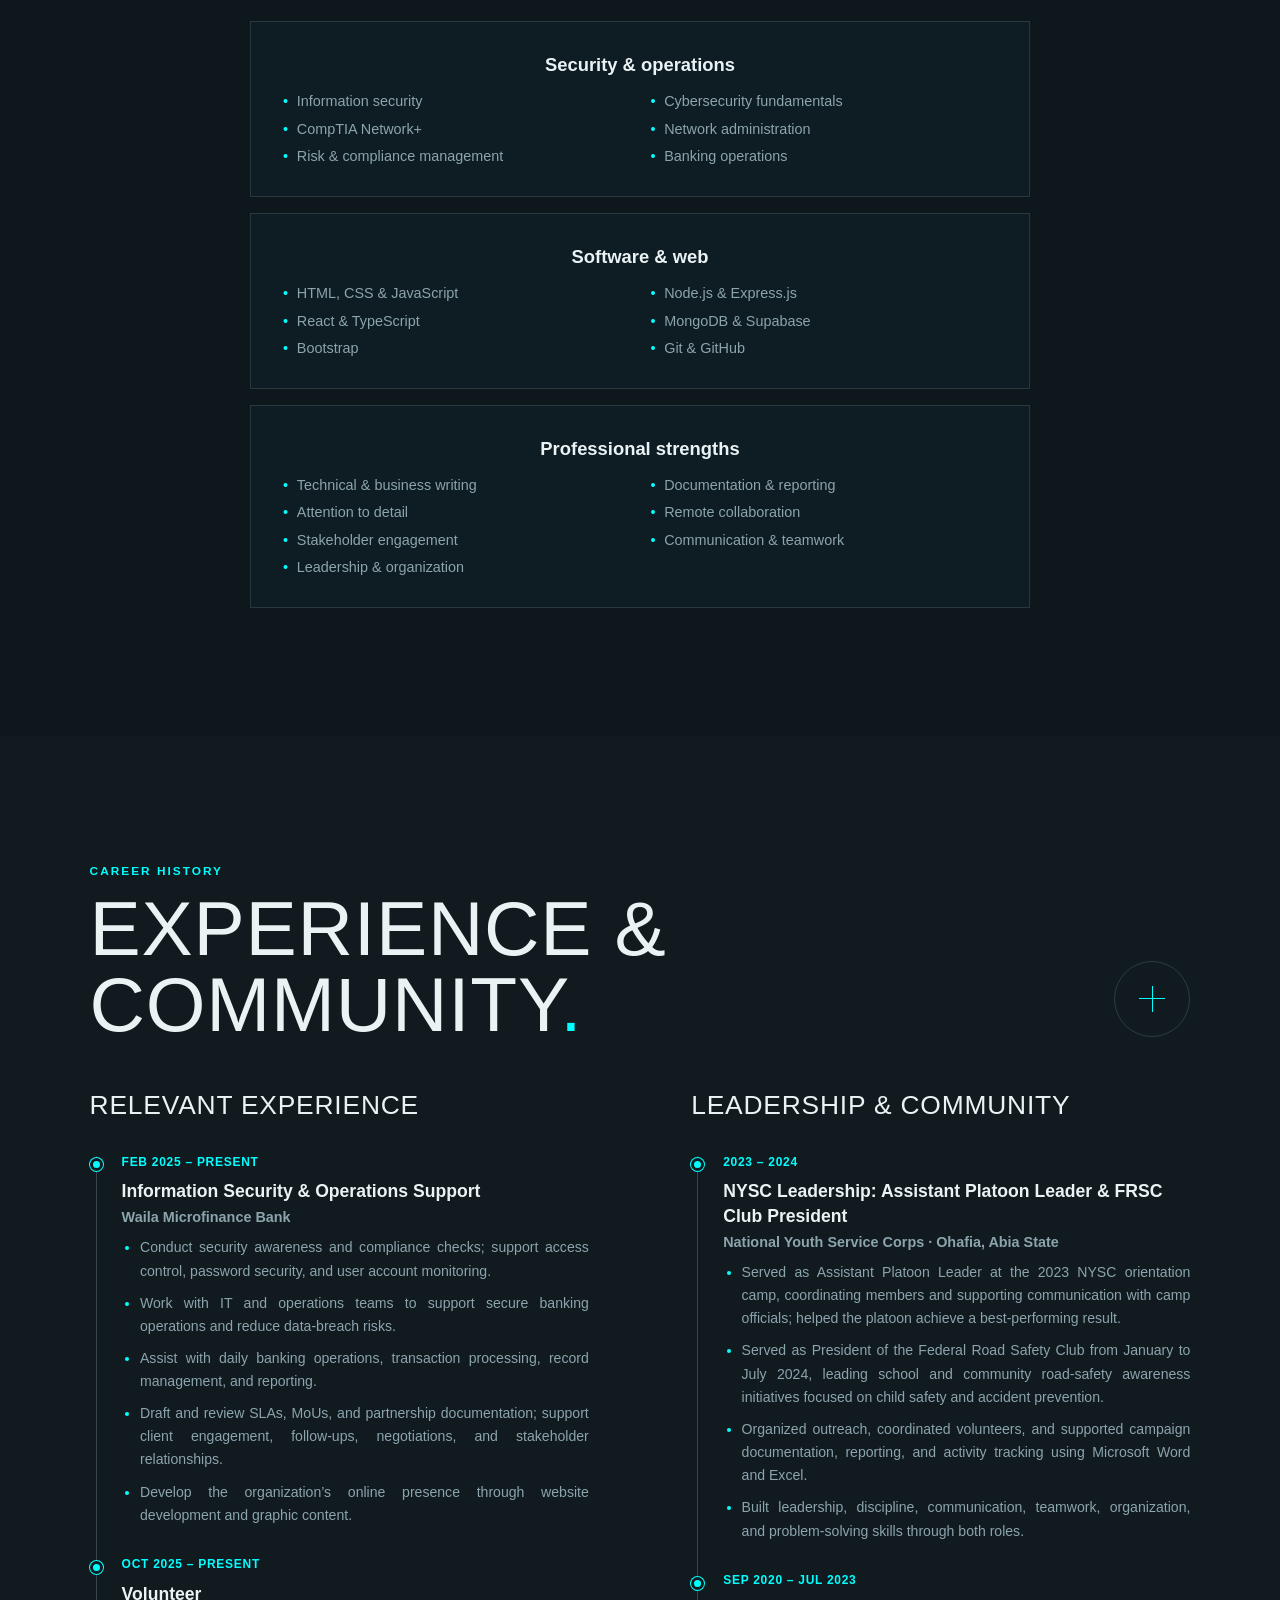
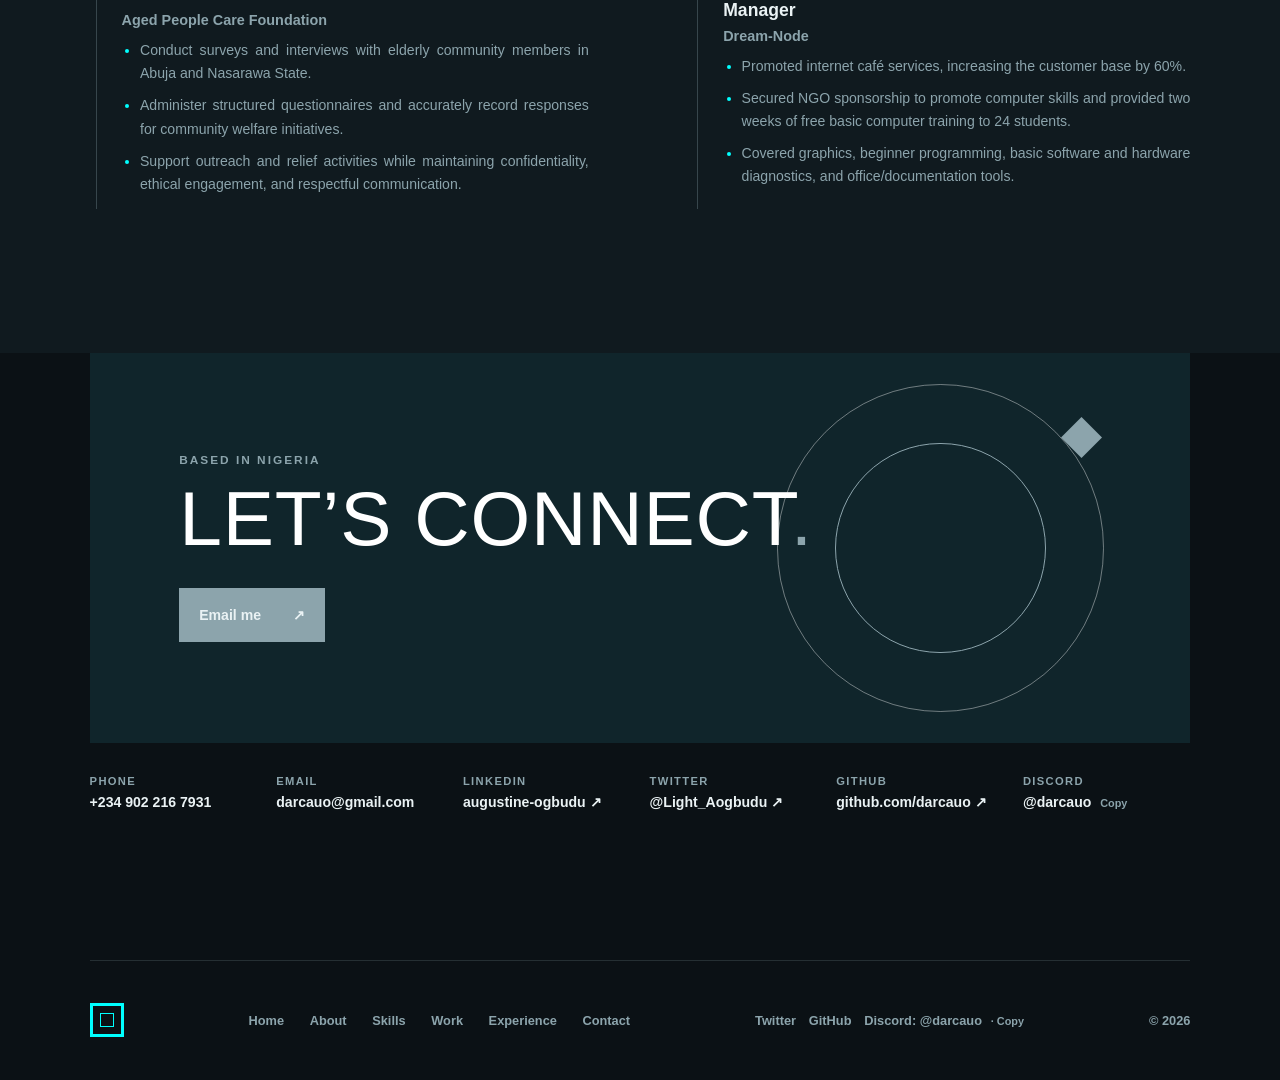
==== commit 07f40c02: "Update website" ====
--- a/index.html
+++ b/index.html
@@ -71,8 +71,8 @@
       <section class="work-section section-wrap" id="work" aria-labelledby="work-title">
         <div class="section-heading">
           <div>
-            <p class="section-kicker">Selected project</p>
-            <h2 id="work-title">Waila Microfinance Bank<span class="accent-dot">.</span></h2>
+            <p class="section-kicker">Selected work</p>
+            <h2 id="work-title">Projects<span class="accent-dot">.</span></h2>
           </div>
           <p class="section-aside">Website development</p>
         </div>
@@ -111,6 +111,41 @@
             <div class="project-actions">
               <a class="text-link" href="https://wailamfb.vercel.app/" target="_blank" rel="noopener noreferrer">Visit live website <span aria-hidden="true">↗</span></a>
               <a class="text-link" href="https://github.com/Darcauo/wailamfb" target="_blank" rel="noopener noreferrer">View source on GitHub <span aria-hidden="true">↗</span></a>
+            </div>
+          </div>
+        </article>
+        <article class="featured-project featured-project--secondary">
+          <a
+            class="featured-project-visual portfolio-project-visual"
+            href="https://my-portfolio-2838.vercel.app/"
+            target="_blank"
+            rel="noopener noreferrer"
+            aria-label="Visit Augustine Ogbudu’s portfolio website"
+          >
+            <div class="portfolio-preview" aria-hidden="true">
+              <div class="portfolio-preview-nav"><span>LIGHT</span><span>ABOUT&nbsp;&nbsp; SKILLS&nbsp;&nbsp; PROJECTS</span></div>
+              <div class="portfolio-preview-content">
+                <span>INFORMATION SECURITY · WEB DEVELOPMENT</span>
+                <strong>OGBUDU<br />AUGUSTINE<br />OHEOBE<span>.</span></strong>
+                <i>PERSONAL PORTFOLIO</i>
+              </div>
+            </div>
+            <span class="featured-project-open" aria-hidden="true">↗</span>
+          </a>
+          <div class="featured-project-copy">
+            <div>
+              <p class="project-label">Website · Personal portfolio</p>
+              <h3>Augustine Ogbudu portfolio</h3>
+              <p>A responsive portfolio presenting my background in information security, professional skills, experience, and selected work.</p>
+              <ul class="tech-stack" aria-label="Project technology stack">
+                <li>HTML5</li>
+                <li>CSS3</li>
+                <li>JavaScript</li>
+                <li>Vercel</li>
+              </ul>
+            </div>
+            <div class="project-actions">
+              <a class="text-link" href="https://my-portfolio-2838.vercel.app/" target="_blank" rel="noopener noreferrer">Visit live website <span aria-hidden="true">↗</span></a>
             </div>
           </div>
         </article>
--- a/styles.css
+++ b/styles.css
@@ -402,6 +402,82 @@
   transform: scale(1.025);
 }
 
+.featured-project--secondary {
+  margin-top: clamp(3rem, 7vw, 6rem);
+}
+
+.portfolio-project-visual {
+  background: #111719;
+}
+
+.portfolio-preview {
+  min-height: clamp(280px, 40vw, 490px);
+  padding: clamp(1.1rem, 3vw, 2rem);
+  background:
+    radial-gradient(ellipse at 74% 70%, rgba(0, 255, 255, 0.12), transparent 38%),
+    #111719;
+  color: #f4f5f1;
+  transition: transform 400ms ease;
+}
+
+.portfolio-project-visual:hover .portfolio-preview {
+  transform: scale(1.025);
+}
+
+.portfolio-preview-nav {
+  display: flex;
+  align-items: center;
+  justify-content: space-between;
+  gap: 0.8rem;
+  padding-bottom: 0.9rem;
+  border-bottom: 1px solid rgba(140, 164, 172, 0.25);
+  color: #8ca4ac;
+  font-size: clamp(0.48rem, 0.85vw, 0.68rem);
+  font-weight: 800;
+  letter-spacing: 0.08em;
+}
+
+.portfolio-preview-nav span:first-child {
+  color: var(--teal);
+}
+
+.portfolio-preview-content {
+  display: grid;
+  min-height: clamp(220px, 32vw, 385px);
+  align-content: center;
+  justify-items: start;
+  gap: 1rem;
+}
+
+.portfolio-preview-content > span {
+  color: var(--teal);
+  font-size: clamp(0.5rem, 0.9vw, 0.72rem);
+  font-weight: 800;
+  letter-spacing: 0.13em;
+}
+
+.portfolio-preview-content strong {
+  font-family: "ERODED PERSONAL USE", Impact, "Arial Narrow", sans-serif;
+  font-size: clamp(2.5rem, 6vw, 5.7rem);
+  font-weight: 500;
+  letter-spacing: -0.04em;
+  line-height: 0.83;
+}
+
+.portfolio-preview-content strong span {
+  color: var(--teal);
+}
+
+.portfolio-preview-content i {
+  padding: 0.55rem 0.75rem;
+  border: 1px solid var(--teal);
+  color: var(--teal);
+  font-size: 0.63rem;
+  font-style: normal;
+  font-weight: 800;
+  letter-spacing: 0.08em;
+}
+
 .waila-preview-top {
   display: flex;
   align-items: center;
